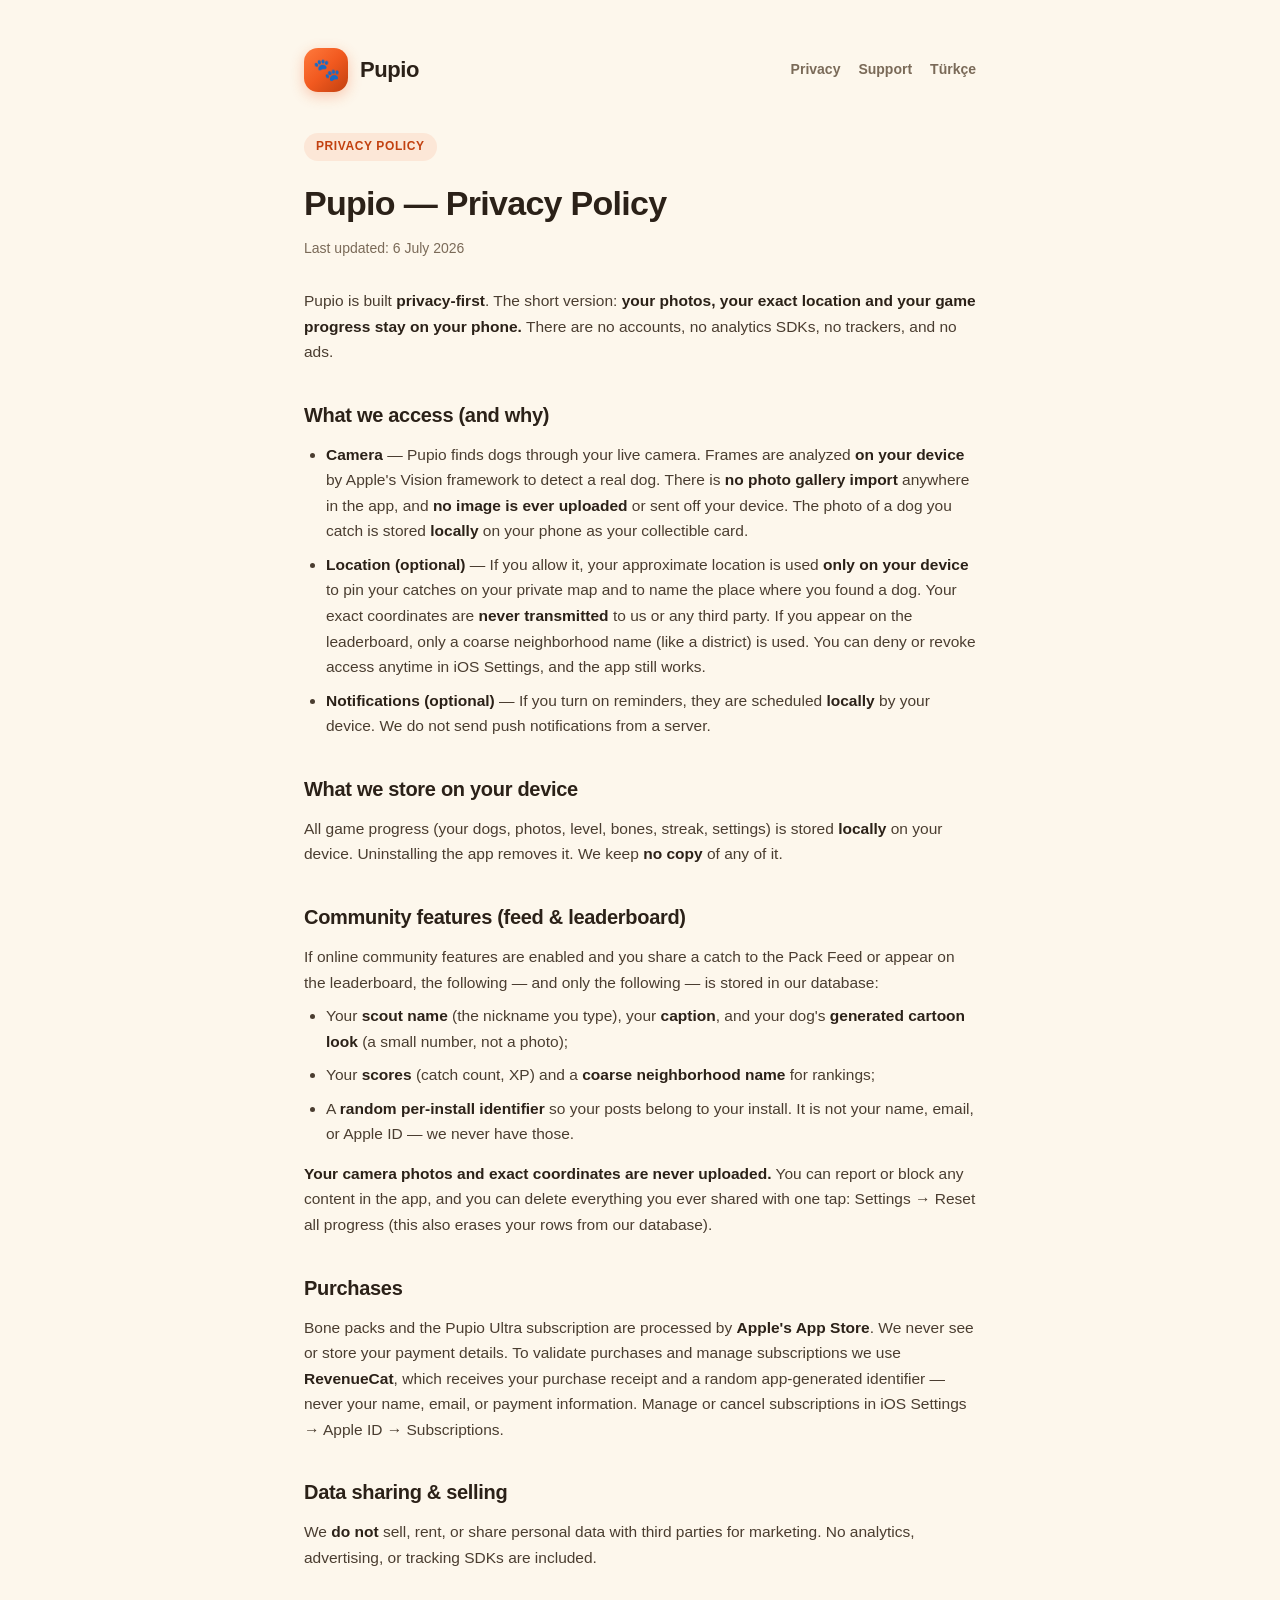
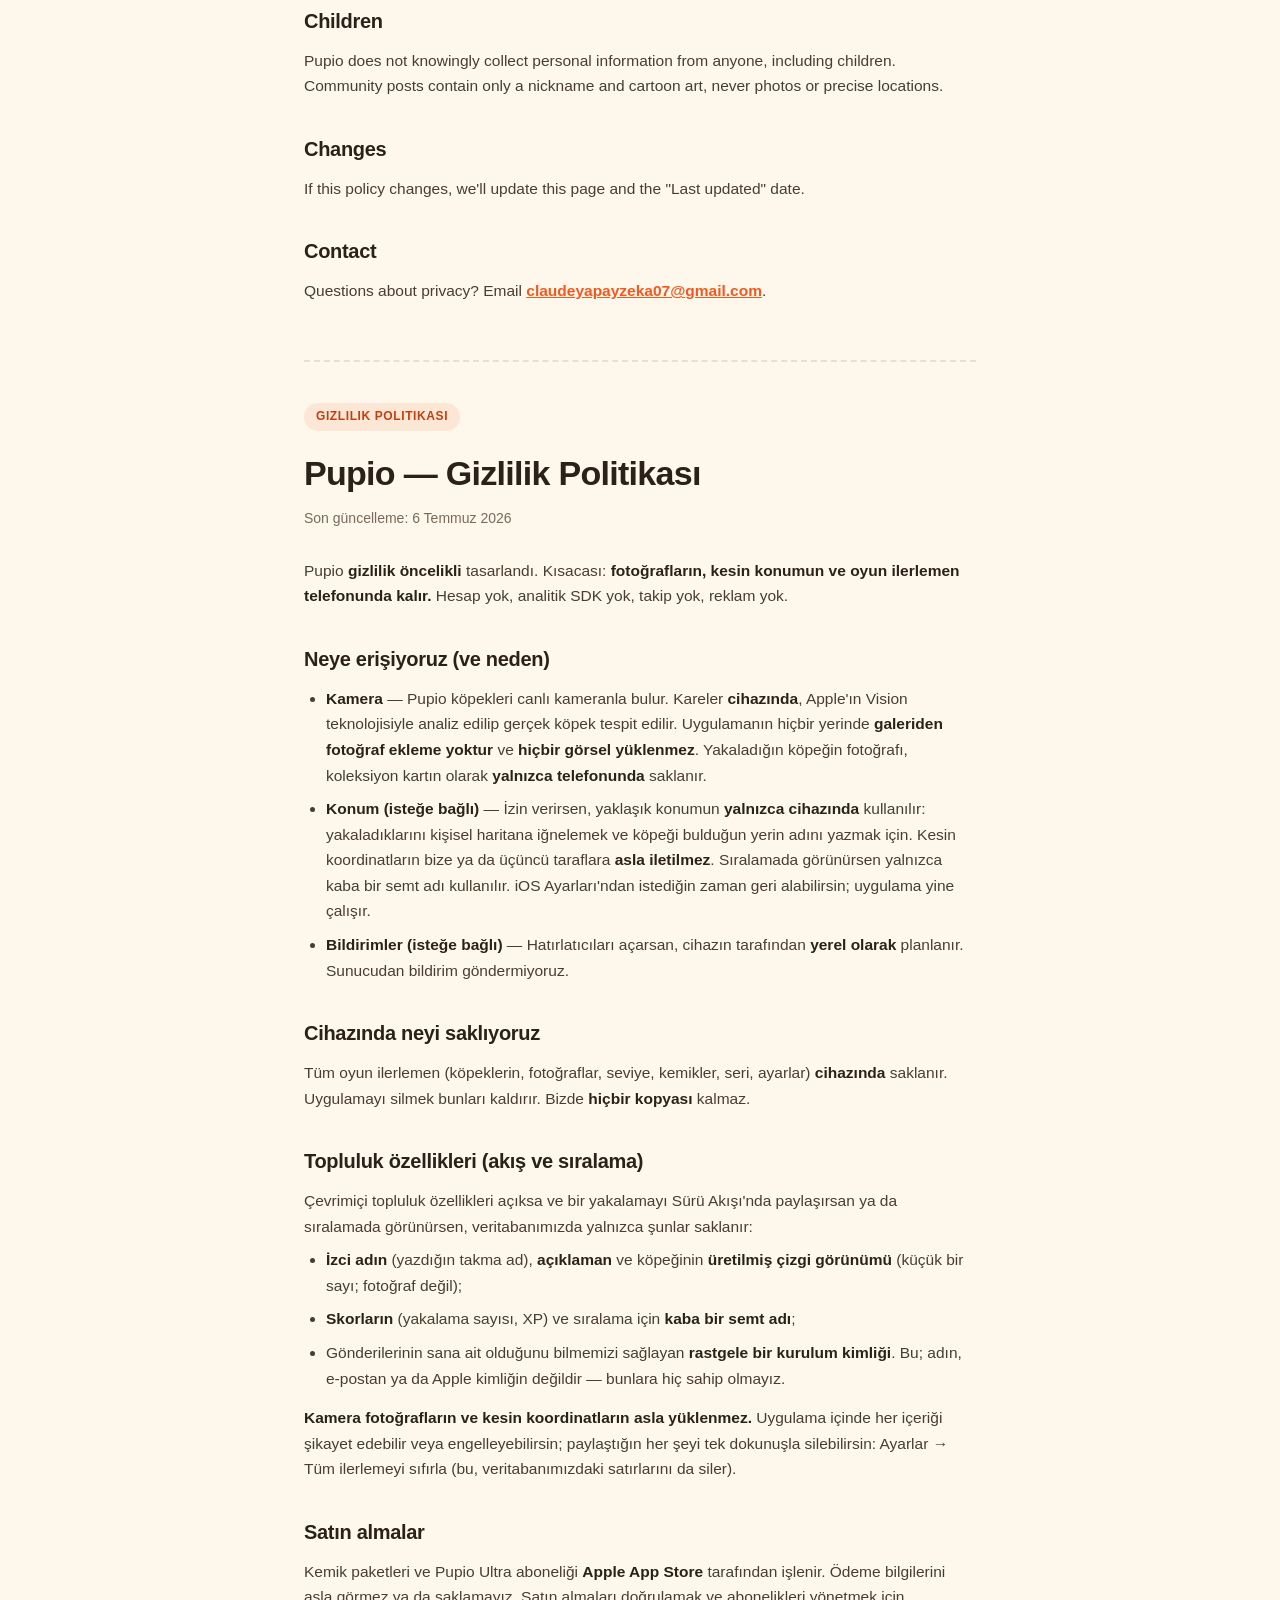
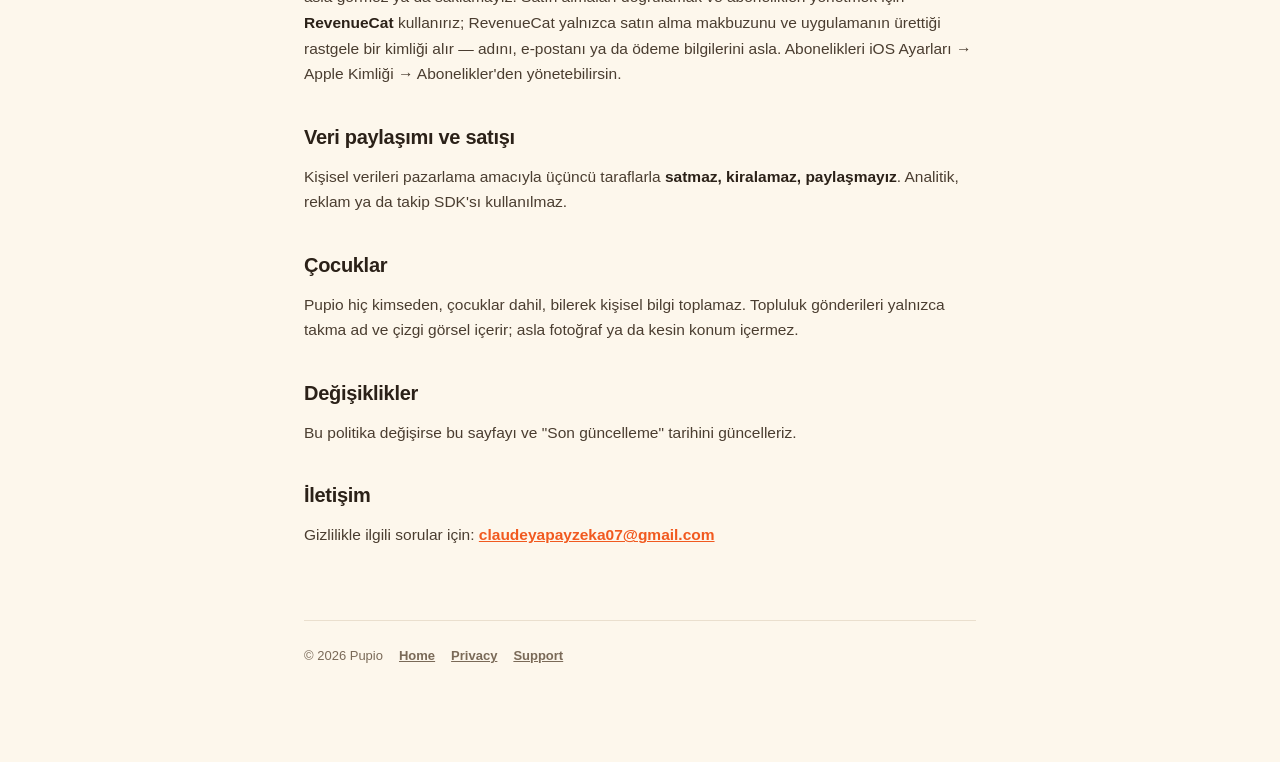
==== privacy.html @ 45e2b85f "Pupio legal & support site (privacy policy EN+TR, support, landing) Co-Authored-By: Claude Opus 4.8 " ====
<!DOCTYPE html>
<html lang="en">
<head>
<meta charset="utf-8">
<meta name="viewport" content="width=device-width, initial-scale=1">
<title>Pupio — Privacy Policy · Gizlilik Politikası</title>
<link rel="stylesheet" href="style.css">
</head>
<body>
<div class="wrap">
  <header class="site">
    <div class="paw">🐾</div>
    <a href="index.html"><span class="brand">Pupio</span></a>
    <nav class="top">
      <a href="privacy.html">Privacy</a>
      <a href="support.html">Support</a>
      <a href="#tr">Türkçe</a>
    </nav>
  </header>

  <span class="pill">Privacy Policy</span>
  <h1>Pupio — Privacy Policy</h1>
  <p class="updated">Last updated: 6 July 2026</p>

  <p>Pupio is built <strong>privacy-first</strong>. The short version: <strong>your photos, your exact location and your game progress stay on your phone.</strong> There are no accounts, no analytics SDKs, no trackers, and no ads.</p>

  <h2>What we access (and why)</h2>
  <ul>
    <li><strong>Camera</strong> — Pupio finds dogs through your live camera. Frames are analyzed <strong>on your device</strong> by Apple's Vision framework to detect a real dog. There is <strong>no photo gallery import</strong> anywhere in the app, and <strong>no image is ever uploaded</strong> or sent off your device. The photo of a dog you catch is stored <strong>locally</strong> on your phone as your collectible card.</li>
    <li><strong>Location (optional)</strong> — If you allow it, your approximate location is used <strong>only on your device</strong> to pin your catches on your private map and to name the place where you found a dog. Your exact coordinates are <strong>never transmitted</strong> to us or any third party. If you appear on the leaderboard, only a coarse neighborhood name (like a district) is used. You can deny or revoke access anytime in iOS Settings, and the app still works.</li>
    <li><strong>Notifications (optional)</strong> — If you turn on reminders, they are scheduled <strong>locally</strong> by your device. We do not send push notifications from a server.</li>
  </ul>

  <h2>What we store on your device</h2>
  <p>All game progress (your dogs, photos, level, bones, streak, settings) is stored <strong>locally</strong> on your device. Uninstalling the app removes it. We keep <strong>no copy</strong> of any of it.</p>

  <h2>Community features (feed &amp; leaderboard)</h2>
  <p>If online community features are enabled and you share a catch to the Pack Feed or appear on the leaderboard, the following — and only the following — is stored in our database:</p>
  <ul>
    <li>Your <strong>scout name</strong> (the nickname you type), your <strong>caption</strong>, and your dog's <strong>generated cartoon look</strong> (a small number, not a photo);</li>
    <li>Your <strong>scores</strong> (catch count, XP) and a <strong>coarse neighborhood name</strong> for rankings;</li>
    <li>A <strong>random per-install identifier</strong> so your posts belong to your install. It is not your name, email, or Apple ID — we never have those.</li>
  </ul>
  <p><strong>Your camera photos and exact coordinates are never uploaded.</strong> You can report or block any content in the app, and you can delete everything you ever shared with one tap: Settings → Reset all progress (this also erases your rows from our database).</p>

  <h2>Purchases</h2>
  <p>Bone packs and the Pupio Ultra subscription are processed by <strong>Apple's App Store</strong>. We never see or store your payment details. To validate purchases and manage subscriptions we use <strong>RevenueCat</strong>, which receives your purchase receipt and a random app-generated identifier — never your name, email, or payment information. Manage or cancel subscriptions in iOS Settings → Apple ID → Subscriptions.</p>

  <h2>Data sharing &amp; selling</h2>
  <p>We <strong>do not</strong> sell, rent, or share personal data with third parties for marketing. No analytics, advertising, or tracking SDKs are included.</p>

  <h2>Children</h2>
  <p>Pupio does not knowingly collect personal information from anyone, including children. Community posts contain only a nickname and cartoon art, never photos or precise locations.</p>

  <h2>Changes</h2>
  <p>If this policy changes, we'll update this page and the "Last updated" date.</p>

  <h2>Contact</h2>
  <p>Questions about privacy? Email <a href="mailto:claudeyapayzeka07@gmail.com">claudeyapayzeka07@gmail.com</a>.</p>

  <hr class="lang-divider" id="tr">

  <span class="pill">Gizlilik Politikası</span>
  <h1>Pupio — Gizlilik Politikası</h1>
  <p class="updated">Son güncelleme: 6 Temmuz 2026</p>

  <p>Pupio <strong>gizlilik öncelikli</strong> tasarlandı. Kısacası: <strong>fotoğrafların, kesin konumun ve oyun ilerlemen telefonunda kalır.</strong> Hesap yok, analitik SDK yok, takip yok, reklam yok.</p>

  <h2>Neye erişiyoruz (ve neden)</h2>
  <ul>
    <li><strong>Kamera</strong> — Pupio köpekleri canlı kameranla bulur. Kareler <strong>cihazında</strong>, Apple'ın Vision teknolojisiyle analiz edilip gerçek köpek tespit edilir. Uygulamanın hiçbir yerinde <strong>galeriden fotoğraf ekleme yoktur</strong> ve <strong>hiçbir görsel yüklenmez</strong>. Yakaladığın köpeğin fotoğrafı, koleksiyon kartın olarak <strong>yalnızca telefonunda</strong> saklanır.</li>
    <li><strong>Konum (isteğe bağlı)</strong> — İzin verirsen, yaklaşık konumun <strong>yalnızca cihazında</strong> kullanılır: yakaladıklarını kişisel haritana iğnelemek ve köpeği bulduğun yerin adını yazmak için. Kesin koordinatların bize ya da üçüncü taraflara <strong>asla iletilmez</strong>. Sıralamada görünürsen yalnızca kaba bir semt adı kullanılır. iOS Ayarları'ndan istediğin zaman geri alabilirsin; uygulama yine çalışır.</li>
    <li><strong>Bildirimler (isteğe bağlı)</strong> — Hatırlatıcıları açarsan, cihazın tarafından <strong>yerel olarak</strong> planlanır. Sunucudan bildirim göndermiyoruz.</li>
  </ul>

  <h2>Cihazında neyi saklıyoruz</h2>
  <p>Tüm oyun ilerlemen (köpeklerin, fotoğraflar, seviye, kemikler, seri, ayarlar) <strong>cihazında</strong> saklanır. Uygulamayı silmek bunları kaldırır. Bizde <strong>hiçbir kopyası</strong> kalmaz.</p>

  <h2>Topluluk özellikleri (akış ve sıralama)</h2>
  <p>Çevrimiçi topluluk özellikleri açıksa ve bir yakalamayı Sürü Akışı'nda paylaşırsan ya da sıralamada görünürsen, veritabanımızda yalnızca şunlar saklanır:</p>
  <ul>
    <li><strong>İzci adın</strong> (yazdığın takma ad), <strong>açıklaman</strong> ve köpeğinin <strong>üretilmiş çizgi görünümü</strong> (küçük bir sayı; fotoğraf değil);</li>
    <li><strong>Skorların</strong> (yakalama sayısı, XP) ve sıralama için <strong>kaba bir semt adı</strong>;</li>
    <li>Gönderilerinin sana ait olduğunu bilmemizi sağlayan <strong>rastgele bir kurulum kimliği</strong>. Bu; adın, e-postan ya da Apple kimliğin değildir — bunlara hiç sahip olmayız.</li>
  </ul>
  <p><strong>Kamera fotoğrafların ve kesin koordinatların asla yüklenmez.</strong> Uygulama içinde her içeriği şikayet edebilir veya engelleyebilirsin; paylaştığın her şeyi tek dokunuşla silebilirsin: Ayarlar → Tüm ilerlemeyi sıfırla (bu, veritabanımızdaki satırlarını da siler).</p>

  <h2>Satın almalar</h2>
  <p>Kemik paketleri ve Pupio Ultra aboneliği <strong>Apple App Store</strong> tarafından işlenir. Ödeme bilgilerini asla görmez ya da saklamayız. Satın almaları doğrulamak ve abonelikleri yönetmek için <strong>RevenueCat</strong> kullanırız; RevenueCat yalnızca satın alma makbuzunu ve uygulamanın ürettiği rastgele bir kimliği alır — adını, e-postanı ya da ödeme bilgilerini asla. Abonelikleri iOS Ayarları → Apple Kimliği → Abonelikler'den yönetebilirsin.</p>

  <h2>Veri paylaşımı ve satışı</h2>
  <p>Kişisel verileri pazarlama amacıyla üçüncü taraflarla <strong>satmaz, kiralamaz, paylaşmayız</strong>. Analitik, reklam ya da takip SDK'sı kullanılmaz.</p>

  <h2>Çocuklar</h2>
  <p>Pupio hiç kimseden, çocuklar dahil, bilerek kişisel bilgi toplamaz. Topluluk gönderileri yalnızca takma ad ve çizgi görsel içerir; asla fotoğraf ya da kesin konum içermez.</p>

  <h2>Değişiklikler</h2>
  <p>Bu politika değişirse bu sayfayı ve "Son güncelleme" tarihini güncelleriz.</p>

  <h2>İletişim</h2>
  <p>Gizlilikle ilgili sorular için: <a href="mailto:claudeyapayzeka07@gmail.com">claudeyapayzeka07@gmail.com</a></p>

  <footer class="site">
    <span>© 2026 Pupio</span>
    <a href="index.html">Home</a>
    <a href="privacy.html">Privacy</a>
    <a href="support.html">Support</a>
  </footer>
</div>
</body>
</html>
---- style.css ----
:root {
  --paper: #FDF7EC;
  --card: #FFFFFF;
  --ink: #2B2118;
  --muted: #7A6A58;
  --accent: #F1591F;
  --accent-deep: #C2400F;
  --border: #EADFCE;
}
* { margin: 0; padding: 0; box-sizing: border-box; }
body {
  background: var(--paper);
  color: var(--ink);
  font-family: -apple-system, BlinkMacSystemFont, "Segoe UI", Roboto, sans-serif;
  line-height: 1.65;
  -webkit-font-smoothing: antialiased;
}
.wrap { max-width: 720px; margin: 0 auto; padding: 48px 24px 96px; }
header.site { display: flex; align-items: center; gap: 12px; margin-bottom: 40px; }
.paw {
  width: 44px; height: 44px; border-radius: 14px;
  background: linear-gradient(135deg, #FF7A3D, var(--accent), var(--accent-deep));
  display: flex; align-items: center; justify-content: center;
  font-size: 22px; color: #fff;
  box-shadow: 0 4px 14px rgba(241, 89, 31, .3);
}
header.site a { text-decoration: none; }
.brand { font-size: 22px; font-weight: 800; letter-spacing: -0.4px; color: var(--ink); }
nav.top { margin-left: auto; display: flex; gap: 18px; }
nav.top a { color: var(--muted); text-decoration: none; font-weight: 600; font-size: 14px; }
nav.top a:hover { color: var(--accent); }
h1 { font-size: 34px; font-weight: 800; letter-spacing: -0.7px; margin-bottom: 6px; }
.updated { color: var(--muted); font-size: 14px; margin-bottom: 28px; }
h2 { font-size: 20px; font-weight: 800; letter-spacing: -0.3px; margin: 34px 0 10px; }
h3 { font-size: 16px; font-weight: 700; margin: 22px 0 6px; }
p, li { font-size: 15.5px; color: #4A3D30; }
ul { padding-left: 22px; margin: 8px 0 14px; }
li { margin-bottom: 8px; }
strong { color: var(--ink); }
a { color: var(--accent); font-weight: 600; }
.lang-divider {
  margin: 56px 0 40px; border: 0; border-top: 2px dashed var(--border);
}
.card {
  background: var(--card); border: 1px solid var(--border); border-radius: 18px;
  padding: 22px 24px; margin: 18px 0;
}
.pill {
  display: inline-block; background: rgba(241, 89, 31, .1); color: var(--accent-deep);
  font-size: 12px; font-weight: 800; letter-spacing: .6px; text-transform: uppercase;
  padding: 4px 12px; border-radius: 999px; margin-bottom: 14px;
}
footer.site { margin-top: 72px; padding-top: 24px; border-top: 1px solid var(--border);
  color: var(--muted); font-size: 13px; display: flex; gap: 16px; flex-wrap: wrap; }
footer.site a { color: var(--muted); }
.btn {
  display: inline-block; background: var(--accent); color: #fff; text-decoration: none;
  font-weight: 700; padding: 12px 22px; border-radius: 14px; margin-top: 8px;
  box-shadow: 0 4px 14px rgba(241, 89, 31, .3);
}
.btn:hover { background: var(--accent-deep); }
.grid { display: grid; grid-template-columns: 1fr 1fr; gap: 16px; margin-top: 24px; }
@media (max-width: 560px) { .grid { grid-template-columns: 1fr; } }
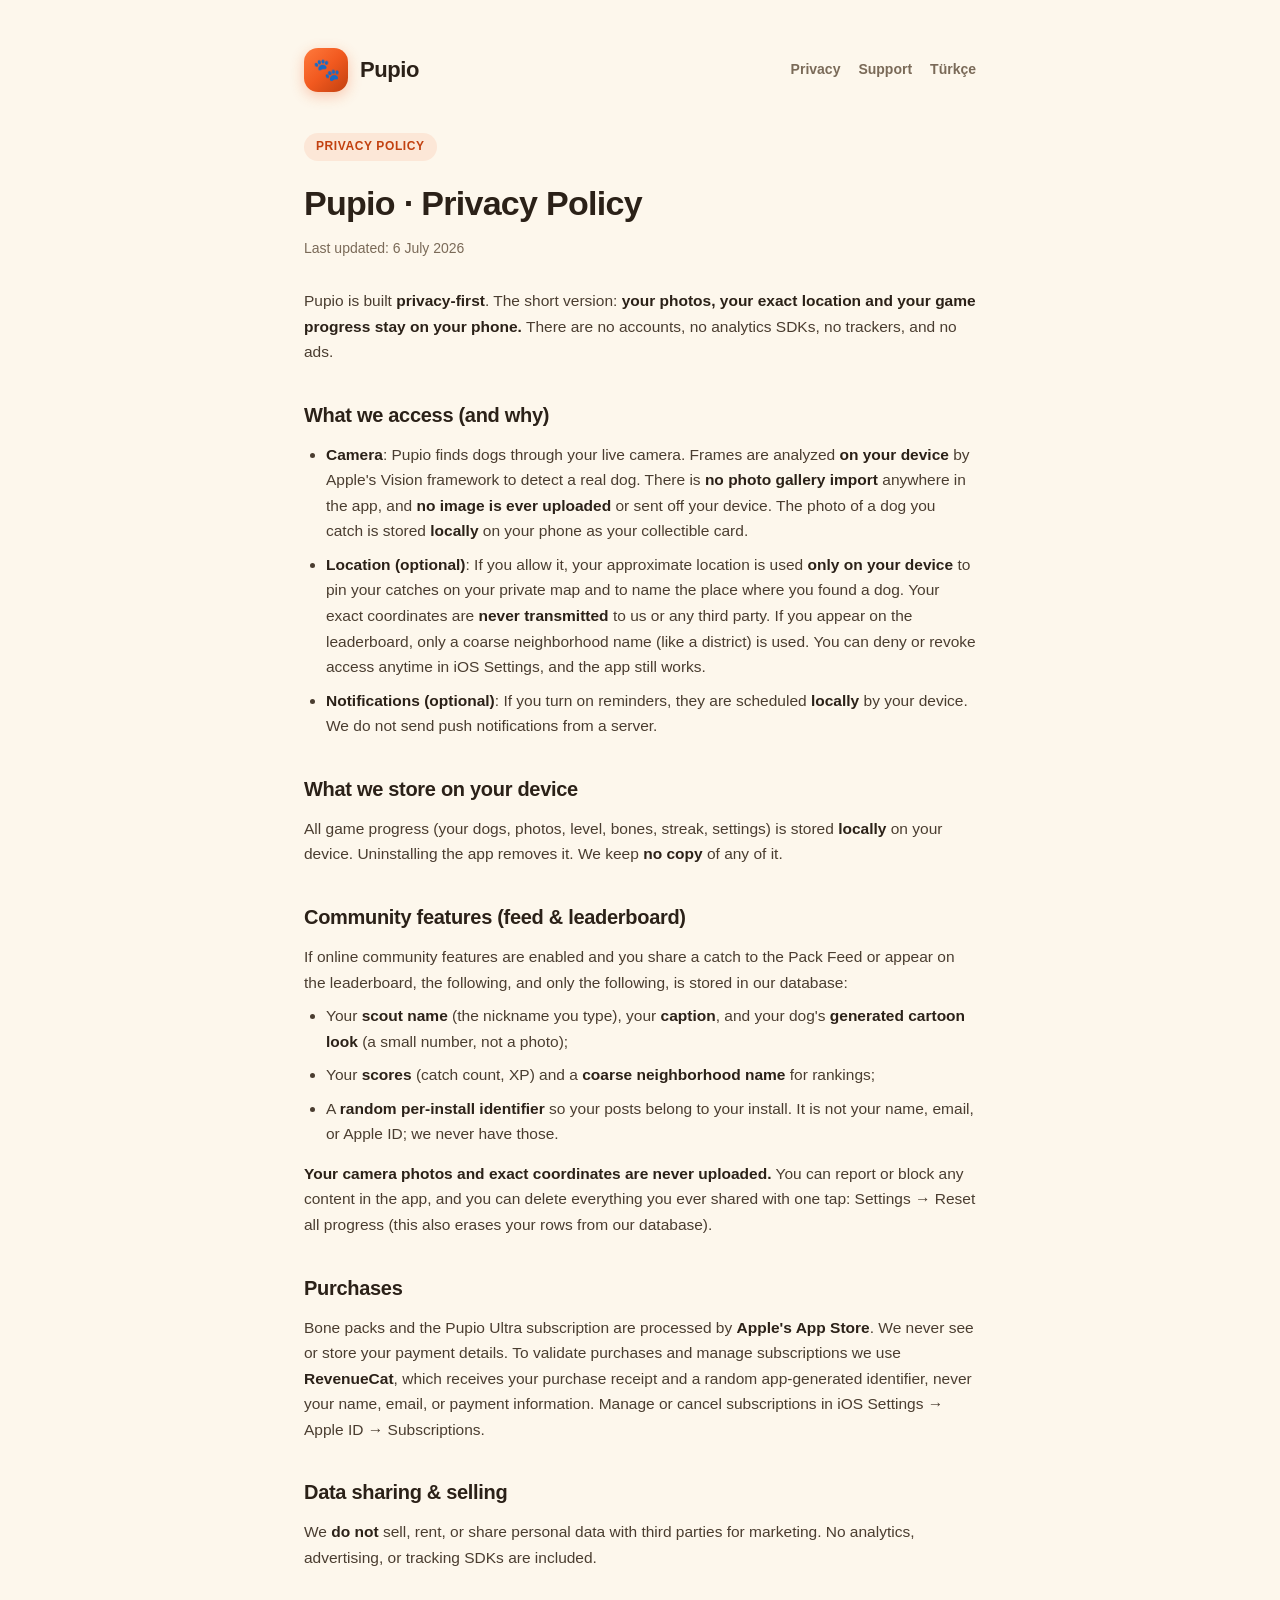
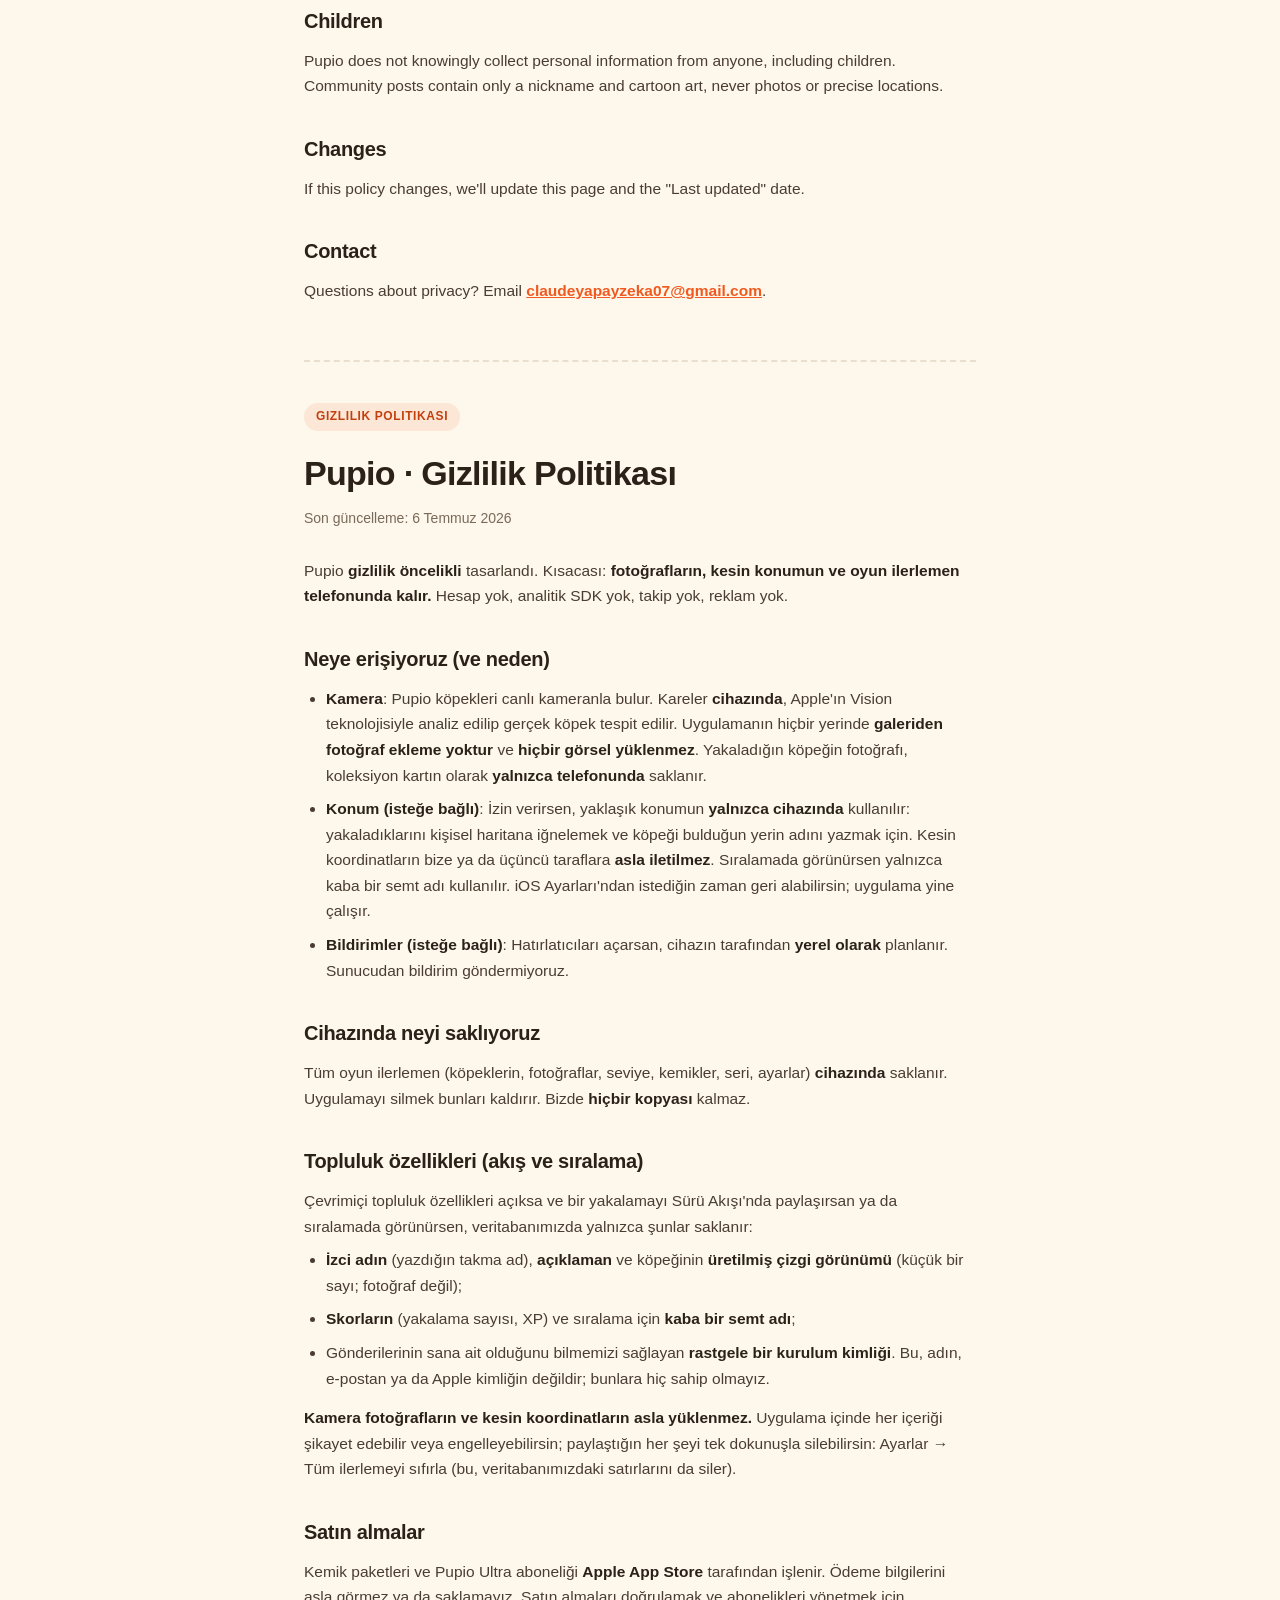
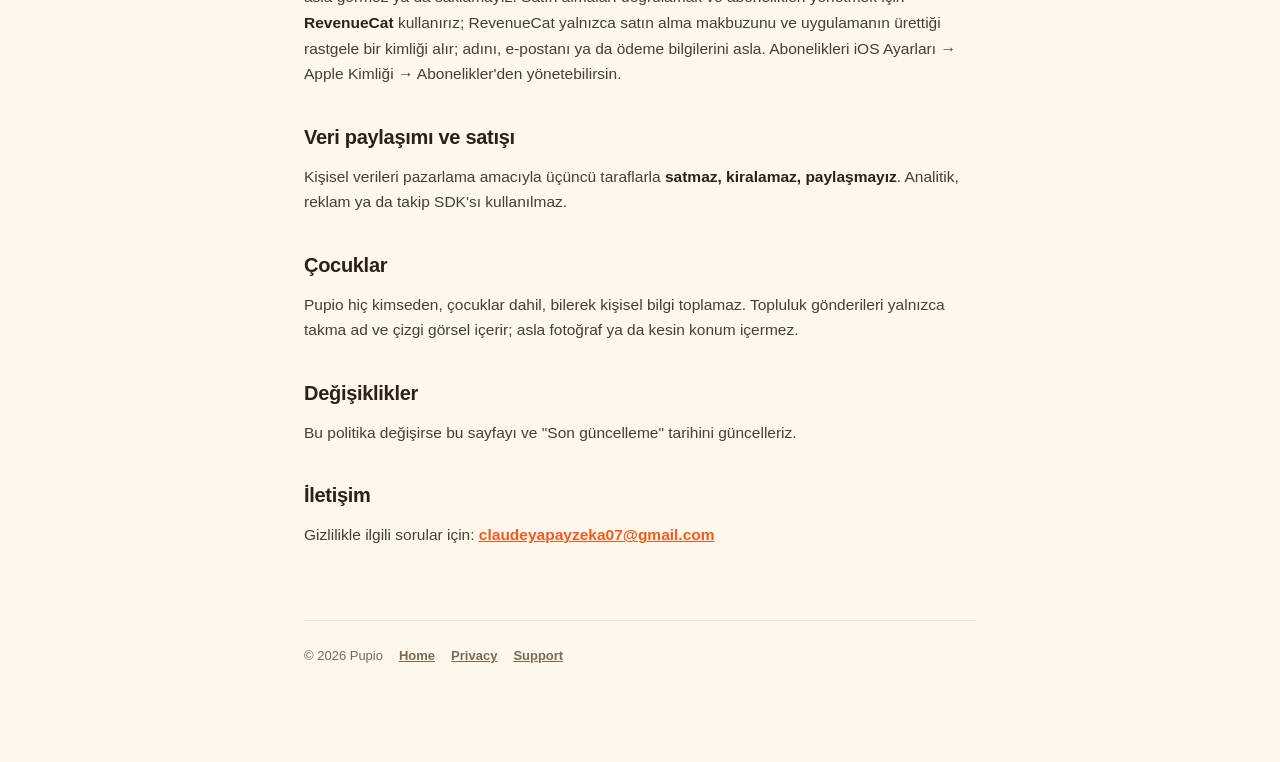
==== commit 2b6a652a: "Remove all em-dashes from copy; use colons and commas instead Co-Authored-By: Claude Opus 4.8 <norep" ====
--- a/privacy.html
+++ b/privacy.html
@@ -3,7 +3,7 @@
 <head>
 <meta charset="utf-8">
 <meta name="viewport" content="width=device-width, initial-scale=1">
-<title>Pupio — Privacy Policy · Gizlilik Politikası</title>
+<title>Pupio · Privacy Policy · Gizlilik Politikası</title>
 <link rel="stylesheet" href="style.css">
 </head>
 <body>
@@ -19,32 +19,32 @@
   </header>
 
   <span class="pill">Privacy Policy</span>
-  <h1>Pupio — Privacy Policy</h1>
+  <h1>Pupio · Privacy Policy</h1>
   <p class="updated">Last updated: 6 July 2026</p>
 
   <p>Pupio is built <strong>privacy-first</strong>. The short version: <strong>your photos, your exact location and your game progress stay on your phone.</strong> There are no accounts, no analytics SDKs, no trackers, and no ads.</p>
 
   <h2>What we access (and why)</h2>
   <ul>
-    <li><strong>Camera</strong> — Pupio finds dogs through your live camera. Frames are analyzed <strong>on your device</strong> by Apple's Vision framework to detect a real dog. There is <strong>no photo gallery import</strong> anywhere in the app, and <strong>no image is ever uploaded</strong> or sent off your device. The photo of a dog you catch is stored <strong>locally</strong> on your phone as your collectible card.</li>
-    <li><strong>Location (optional)</strong> — If you allow it, your approximate location is used <strong>only on your device</strong> to pin your catches on your private map and to name the place where you found a dog. Your exact coordinates are <strong>never transmitted</strong> to us or any third party. If you appear on the leaderboard, only a coarse neighborhood name (like a district) is used. You can deny or revoke access anytime in iOS Settings, and the app still works.</li>
-    <li><strong>Notifications (optional)</strong> — If you turn on reminders, they are scheduled <strong>locally</strong> by your device. We do not send push notifications from a server.</li>
+    <li><strong>Camera</strong>: Pupio finds dogs through your live camera. Frames are analyzed <strong>on your device</strong> by Apple's Vision framework to detect a real dog. There is <strong>no photo gallery import</strong> anywhere in the app, and <strong>no image is ever uploaded</strong> or sent off your device. The photo of a dog you catch is stored <strong>locally</strong> on your phone as your collectible card.</li>
+    <li><strong>Location (optional)</strong>: If you allow it, your approximate location is used <strong>only on your device</strong> to pin your catches on your private map and to name the place where you found a dog. Your exact coordinates are <strong>never transmitted</strong> to us or any third party. If you appear on the leaderboard, only a coarse neighborhood name (like a district) is used. You can deny or revoke access anytime in iOS Settings, and the app still works.</li>
+    <li><strong>Notifications (optional)</strong>: If you turn on reminders, they are scheduled <strong>locally</strong> by your device. We do not send push notifications from a server.</li>
   </ul>
 
   <h2>What we store on your device</h2>
   <p>All game progress (your dogs, photos, level, bones, streak, settings) is stored <strong>locally</strong> on your device. Uninstalling the app removes it. We keep <strong>no copy</strong> of any of it.</p>
 
   <h2>Community features (feed &amp; leaderboard)</h2>
-  <p>If online community features are enabled and you share a catch to the Pack Feed or appear on the leaderboard, the following — and only the following — is stored in our database:</p>
+  <p>If online community features are enabled and you share a catch to the Pack Feed or appear on the leaderboard, the following, and only the following, is stored in our database:</p>
   <ul>
     <li>Your <strong>scout name</strong> (the nickname you type), your <strong>caption</strong>, and your dog's <strong>generated cartoon look</strong> (a small number, not a photo);</li>
     <li>Your <strong>scores</strong> (catch count, XP) and a <strong>coarse neighborhood name</strong> for rankings;</li>
-    <li>A <strong>random per-install identifier</strong> so your posts belong to your install. It is not your name, email, or Apple ID — we never have those.</li>
+    <li>A <strong>random per-install identifier</strong> so your posts belong to your install. It is not your name, email, or Apple ID; we never have those.</li>
   </ul>
   <p><strong>Your camera photos and exact coordinates are never uploaded.</strong> You can report or block any content in the app, and you can delete everything you ever shared with one tap: Settings → Reset all progress (this also erases your rows from our database).</p>
 
   <h2>Purchases</h2>
-  <p>Bone packs and the Pupio Ultra subscription are processed by <strong>Apple's App Store</strong>. We never see or store your payment details. To validate purchases and manage subscriptions we use <strong>RevenueCat</strong>, which receives your purchase receipt and a random app-generated identifier — never your name, email, or payment information. Manage or cancel subscriptions in iOS Settings → Apple ID → Subscriptions.</p>
+  <p>Bone packs and the Pupio Ultra subscription are processed by <strong>Apple's App Store</strong>. We never see or store your payment details. To validate purchases and manage subscriptions we use <strong>RevenueCat</strong>, which receives your purchase receipt and a random app-generated identifier, never your name, email, or payment information. Manage or cancel subscriptions in iOS Settings → Apple ID → Subscriptions.</p>
 
   <h2>Data sharing &amp; selling</h2>
   <p>We <strong>do not</strong> sell, rent, or share personal data with third parties for marketing. No analytics, advertising, or tracking SDKs are included.</p>
@@ -61,16 +61,16 @@
   <hr class="lang-divider" id="tr">
 
   <span class="pill">Gizlilik Politikası</span>
-  <h1>Pupio — Gizlilik Politikası</h1>
+  <h1>Pupio · Gizlilik Politikası</h1>
   <p class="updated">Son güncelleme: 6 Temmuz 2026</p>
 
   <p>Pupio <strong>gizlilik öncelikli</strong> tasarlandı. Kısacası: <strong>fotoğrafların, kesin konumun ve oyun ilerlemen telefonunda kalır.</strong> Hesap yok, analitik SDK yok, takip yok, reklam yok.</p>
 
   <h2>Neye erişiyoruz (ve neden)</h2>
   <ul>
-    <li><strong>Kamera</strong> — Pupio köpekleri canlı kameranla bulur. Kareler <strong>cihazında</strong>, Apple'ın Vision teknolojisiyle analiz edilip gerçek köpek tespit edilir. Uygulamanın hiçbir yerinde <strong>galeriden fotoğraf ekleme yoktur</strong> ve <strong>hiçbir görsel yüklenmez</strong>. Yakaladığın köpeğin fotoğrafı, koleksiyon kartın olarak <strong>yalnızca telefonunda</strong> saklanır.</li>
-    <li><strong>Konum (isteğe bağlı)</strong> — İzin verirsen, yaklaşık konumun <strong>yalnızca cihazında</strong> kullanılır: yakaladıklarını kişisel haritana iğnelemek ve köpeği bulduğun yerin adını yazmak için. Kesin koordinatların bize ya da üçüncü taraflara <strong>asla iletilmez</strong>. Sıralamada görünürsen yalnızca kaba bir semt adı kullanılır. iOS Ayarları'ndan istediğin zaman geri alabilirsin; uygulama yine çalışır.</li>
-    <li><strong>Bildirimler (isteğe bağlı)</strong> — Hatırlatıcıları açarsan, cihazın tarafından <strong>yerel olarak</strong> planlanır. Sunucudan bildirim göndermiyoruz.</li>
+    <li><strong>Kamera</strong>: Pupio köpekleri canlı kameranla bulur. Kareler <strong>cihazında</strong>, Apple'ın Vision teknolojisiyle analiz edilip gerçek köpek tespit edilir. Uygulamanın hiçbir yerinde <strong>galeriden fotoğraf ekleme yoktur</strong> ve <strong>hiçbir görsel yüklenmez</strong>. Yakaladığın köpeğin fotoğrafı, koleksiyon kartın olarak <strong>yalnızca telefonunda</strong> saklanır.</li>
+    <li><strong>Konum (isteğe bağlı)</strong>: İzin verirsen, yaklaşık konumun <strong>yalnızca cihazında</strong> kullanılır: yakaladıklarını kişisel haritana iğnelemek ve köpeği bulduğun yerin adını yazmak için. Kesin koordinatların bize ya da üçüncü taraflara <strong>asla iletilmez</strong>. Sıralamada görünürsen yalnızca kaba bir semt adı kullanılır. iOS Ayarları'ndan istediğin zaman geri alabilirsin; uygulama yine çalışır.</li>
+    <li><strong>Bildirimler (isteğe bağlı)</strong>: Hatırlatıcıları açarsan, cihazın tarafından <strong>yerel olarak</strong> planlanır. Sunucudan bildirim göndermiyoruz.</li>
   </ul>
 
   <h2>Cihazında neyi saklıyoruz</h2>
@@ -81,12 +81,12 @@
   <ul>
     <li><strong>İzci adın</strong> (yazdığın takma ad), <strong>açıklaman</strong> ve köpeğinin <strong>üretilmiş çizgi görünümü</strong> (küçük bir sayı; fotoğraf değil);</li>
     <li><strong>Skorların</strong> (yakalama sayısı, XP) ve sıralama için <strong>kaba bir semt adı</strong>;</li>
-    <li>Gönderilerinin sana ait olduğunu bilmemizi sağlayan <strong>rastgele bir kurulum kimliği</strong>. Bu; adın, e-postan ya da Apple kimliğin değildir — bunlara hiç sahip olmayız.</li>
+    <li>Gönderilerinin sana ait olduğunu bilmemizi sağlayan <strong>rastgele bir kurulum kimliği</strong>. Bu, adın, e-postan ya da Apple kimliğin değildir; bunlara hiç sahip olmayız.</li>
   </ul>
   <p><strong>Kamera fotoğrafların ve kesin koordinatların asla yüklenmez.</strong> Uygulama içinde her içeriği şikayet edebilir veya engelleyebilirsin; paylaştığın her şeyi tek dokunuşla silebilirsin: Ayarlar → Tüm ilerlemeyi sıfırla (bu, veritabanımızdaki satırlarını da siler).</p>
 
   <h2>Satın almalar</h2>
-  <p>Kemik paketleri ve Pupio Ultra aboneliği <strong>Apple App Store</strong> tarafından işlenir. Ödeme bilgilerini asla görmez ya da saklamayız. Satın almaları doğrulamak ve abonelikleri yönetmek için <strong>RevenueCat</strong> kullanırız; RevenueCat yalnızca satın alma makbuzunu ve uygulamanın ürettiği rastgele bir kimliği alır — adını, e-postanı ya da ödeme bilgilerini asla. Abonelikleri iOS Ayarları → Apple Kimliği → Abonelikler'den yönetebilirsin.</p>
+  <p>Kemik paketleri ve Pupio Ultra aboneliği <strong>Apple App Store</strong> tarafından işlenir. Ödeme bilgilerini asla görmez ya da saklamayız. Satın almaları doğrulamak ve abonelikleri yönetmek için <strong>RevenueCat</strong> kullanırız; RevenueCat yalnızca satın alma makbuzunu ve uygulamanın ürettiği rastgele bir kimliği alır; adını, e-postanı ya da ödeme bilgilerini asla. Abonelikleri iOS Ayarları → Apple Kimliği → Abonelikler'den yönetebilirsin.</p>
 
   <h2>Veri paylaşımı ve satışı</h2>
   <p>Kişisel verileri pazarlama amacıyla üçüncü taraflarla <strong>satmaz, kiralamaz, paylaşmayız</strong>. Analitik, reklam ya da takip SDK'sı kullanılmaz.</p>
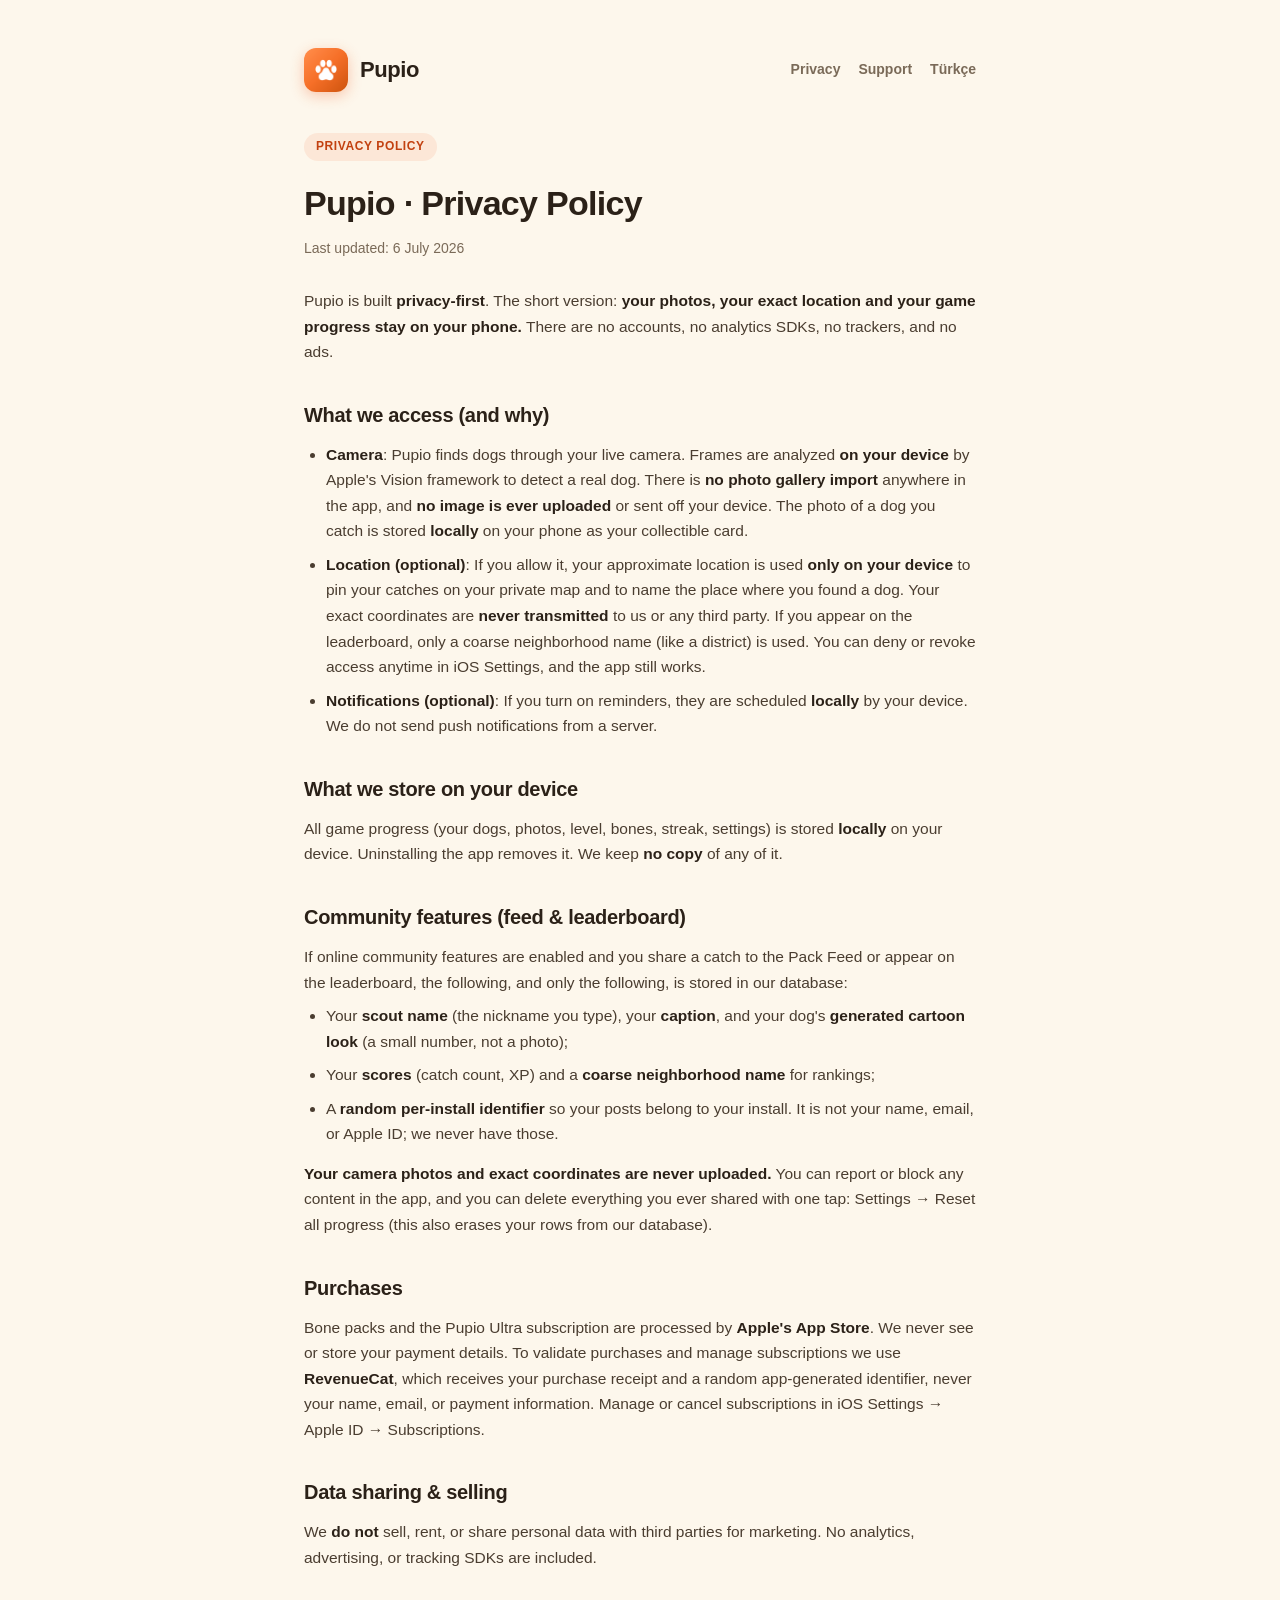
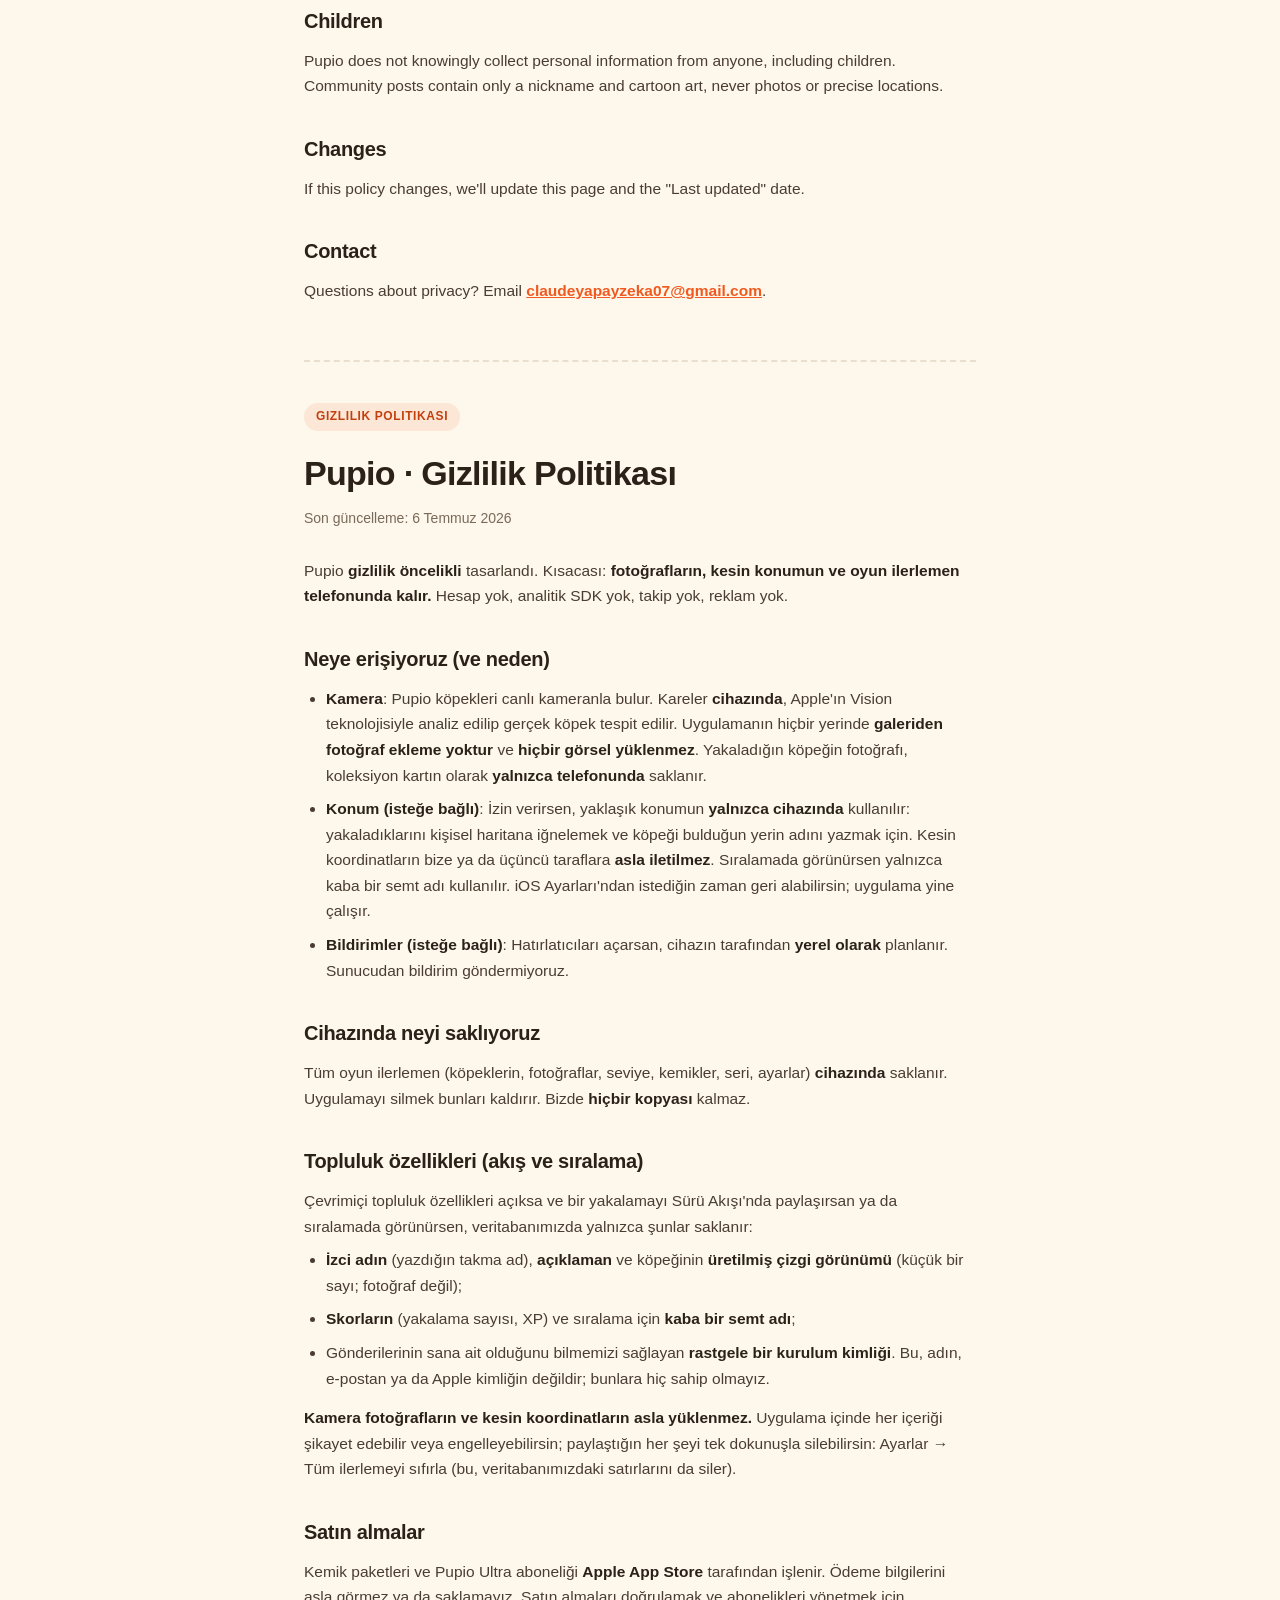
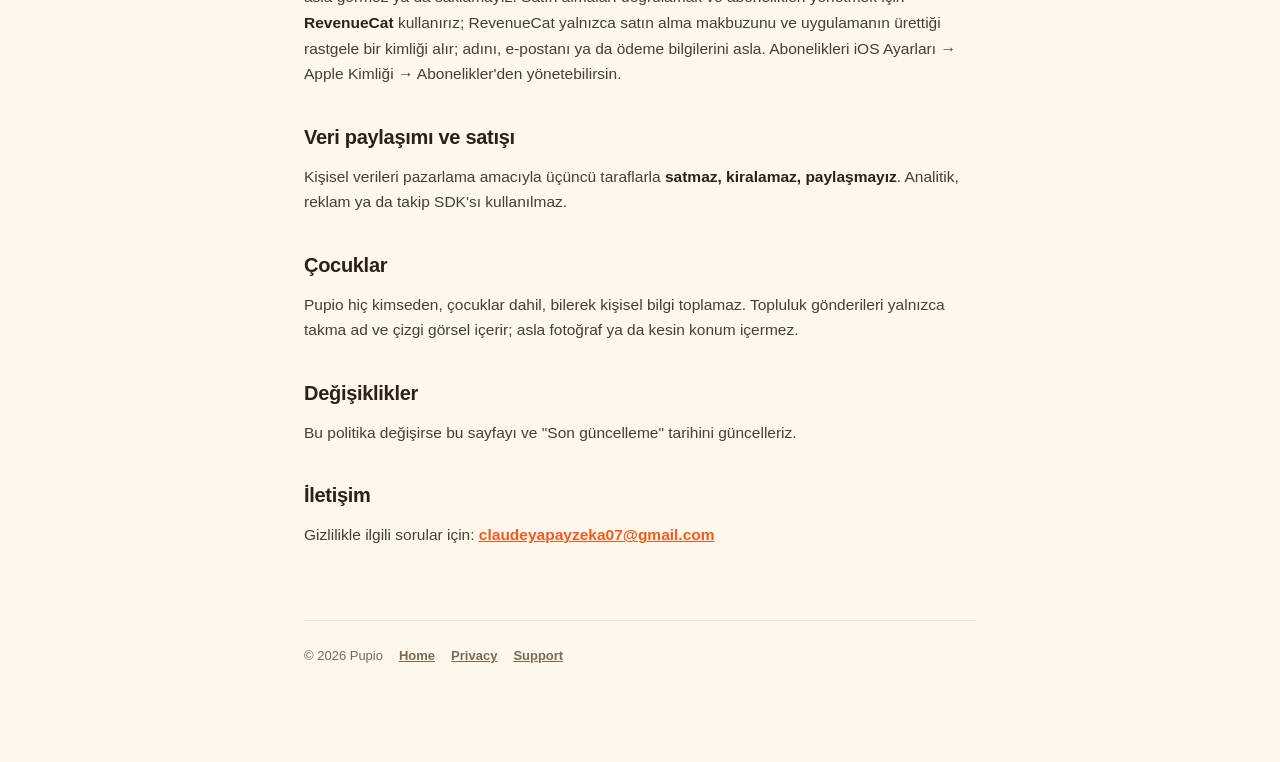
==== commit 5b8f9e69: "Use real Pupio app icon (paw) instead of emoji; add favicons Co-Authored-By: Claude Opus 4.8 <norepl" ====
--- a/privacy.html
+++ b/privacy.html
@@ -4,12 +4,14 @@
 <meta charset="utf-8">
 <meta name="viewport" content="width=device-width, initial-scale=1">
 <title>Pupio · Privacy Policy · Gizlilik Politikası</title>
+<link rel="icon" type="image/png" href="icon-192.png">
+<link rel="apple-touch-icon" href="icon-192.png">
 <link rel="stylesheet" href="style.css">
 </head>
 <body>
 <div class="wrap">
   <header class="site">
-    <div class="paw">🐾</div>
+    <img src="icon-192.png" alt="Pupio" class="paw">
     <a href="index.html"><span class="brand">Pupio</span></a>
     <nav class="top">
       <a href="privacy.html">Privacy</a>
--- a/style.css
+++ b/style.css
@@ -18,10 +18,8 @@
 .wrap { max-width: 720px; margin: 0 auto; padding: 48px 24px 96px; }
 header.site { display: flex; align-items: center; gap: 12px; margin-bottom: 40px; }
 .paw {
-  width: 44px; height: 44px; border-radius: 14px;
-  background: linear-gradient(135deg, #FF7A3D, var(--accent), var(--accent-deep));
-  display: flex; align-items: center; justify-content: center;
-  font-size: 22px; color: #fff;
+  width: 44px; height: 44px; border-radius: 12px;
+  object-fit: cover; display: block;
   box-shadow: 0 4px 14px rgba(241, 89, 31, .3);
 }
 header.site a { text-decoration: none; }
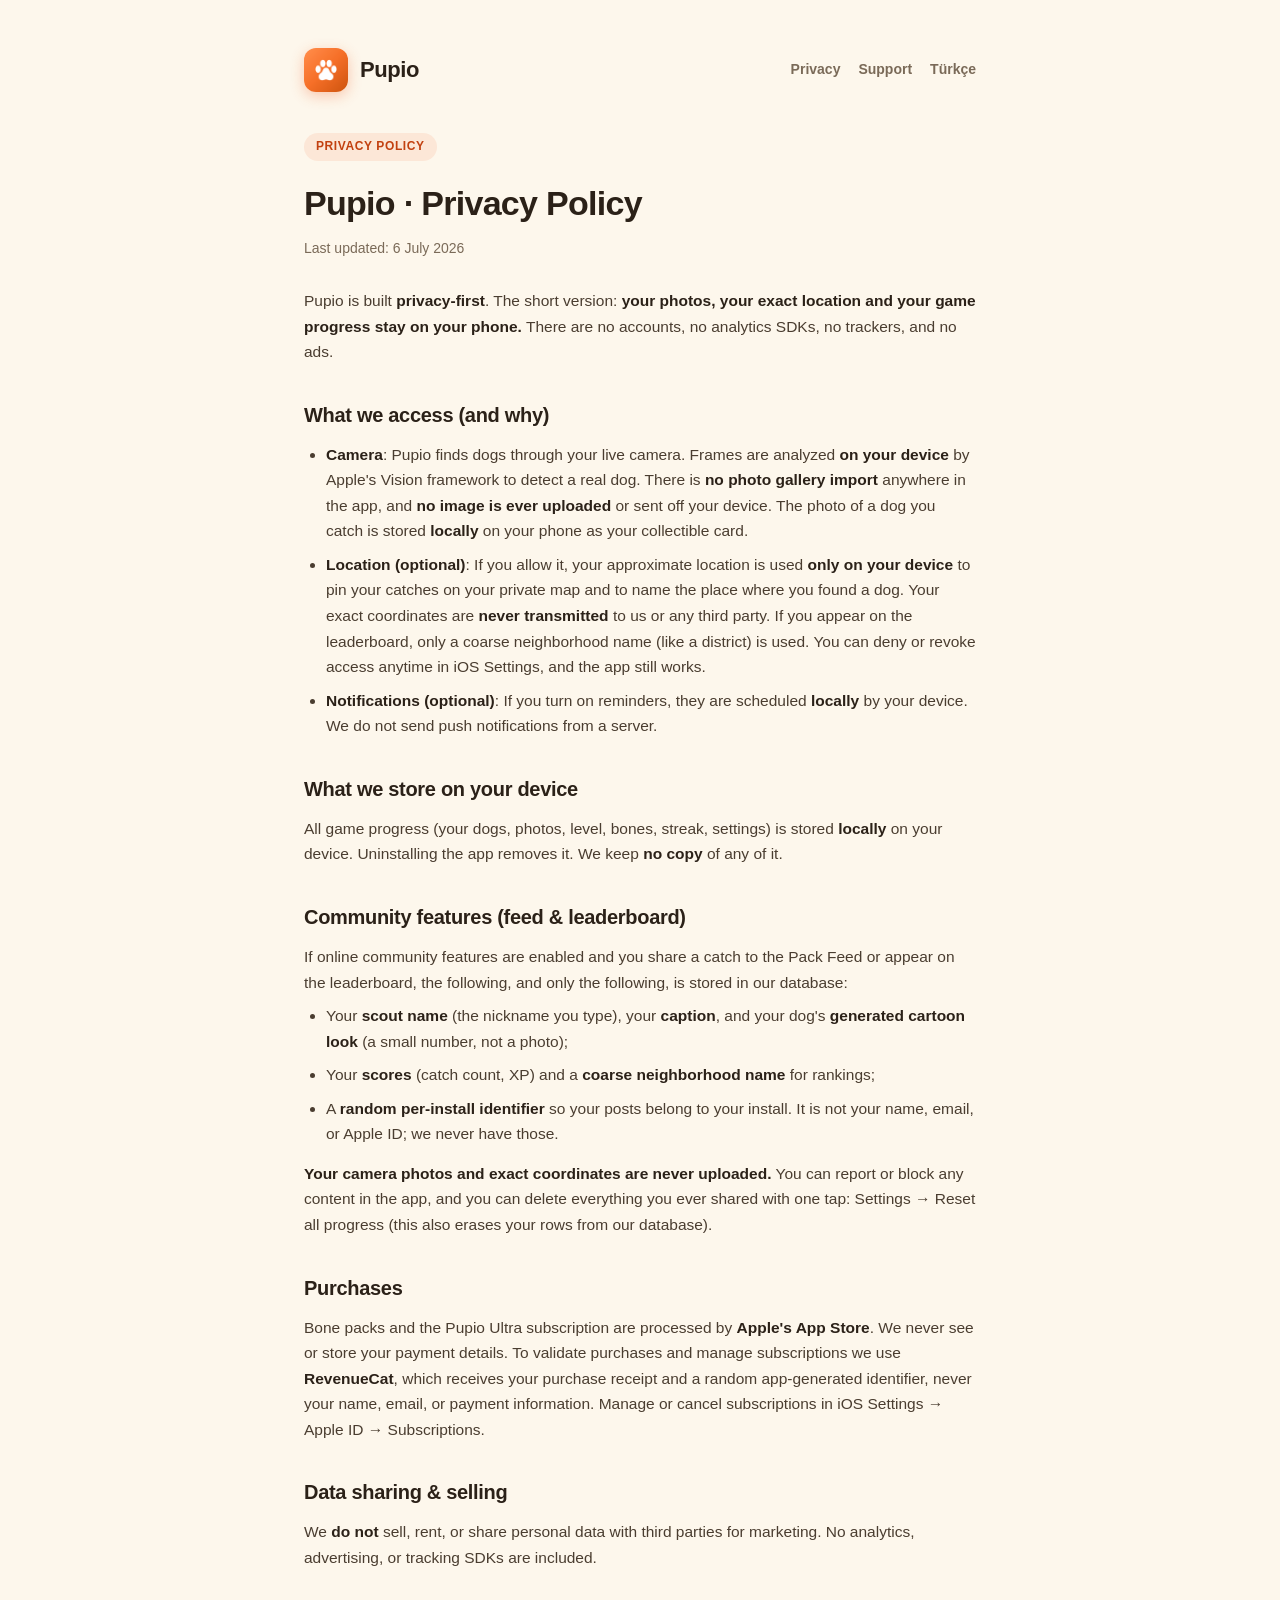
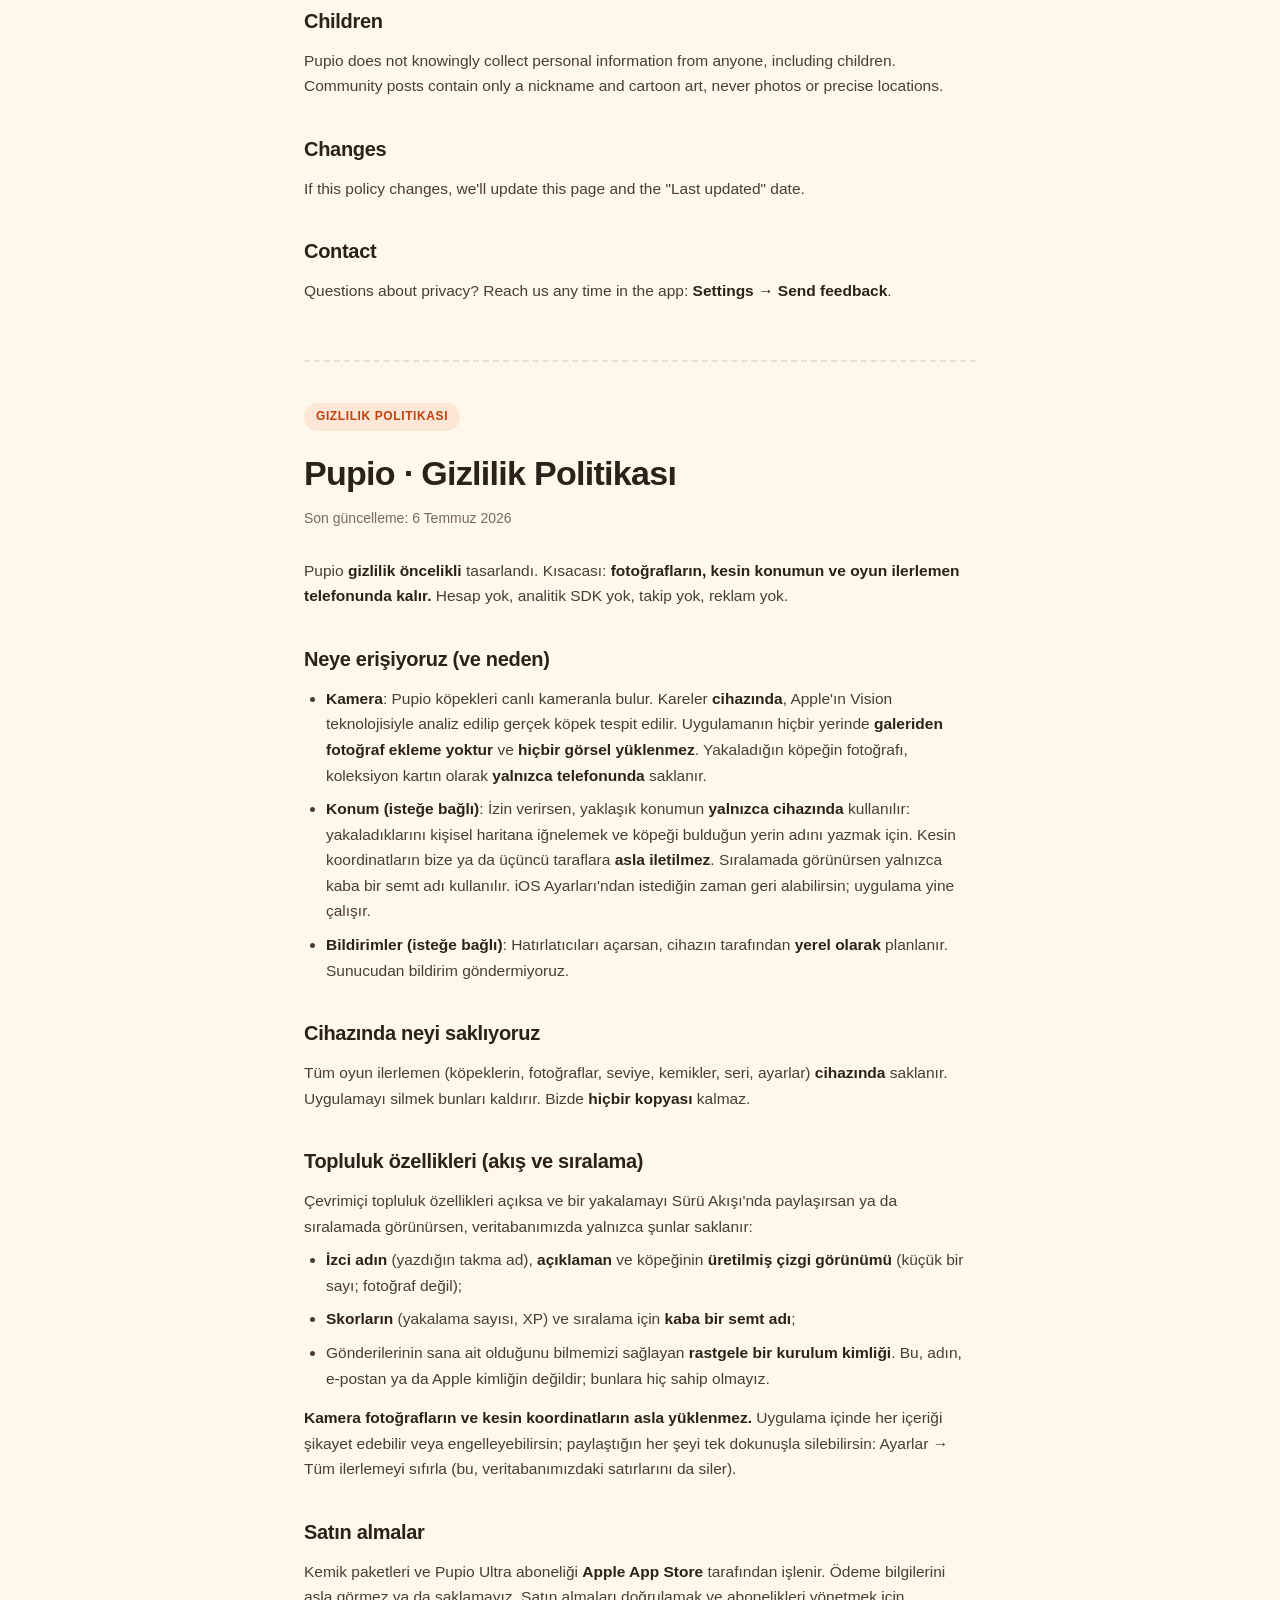
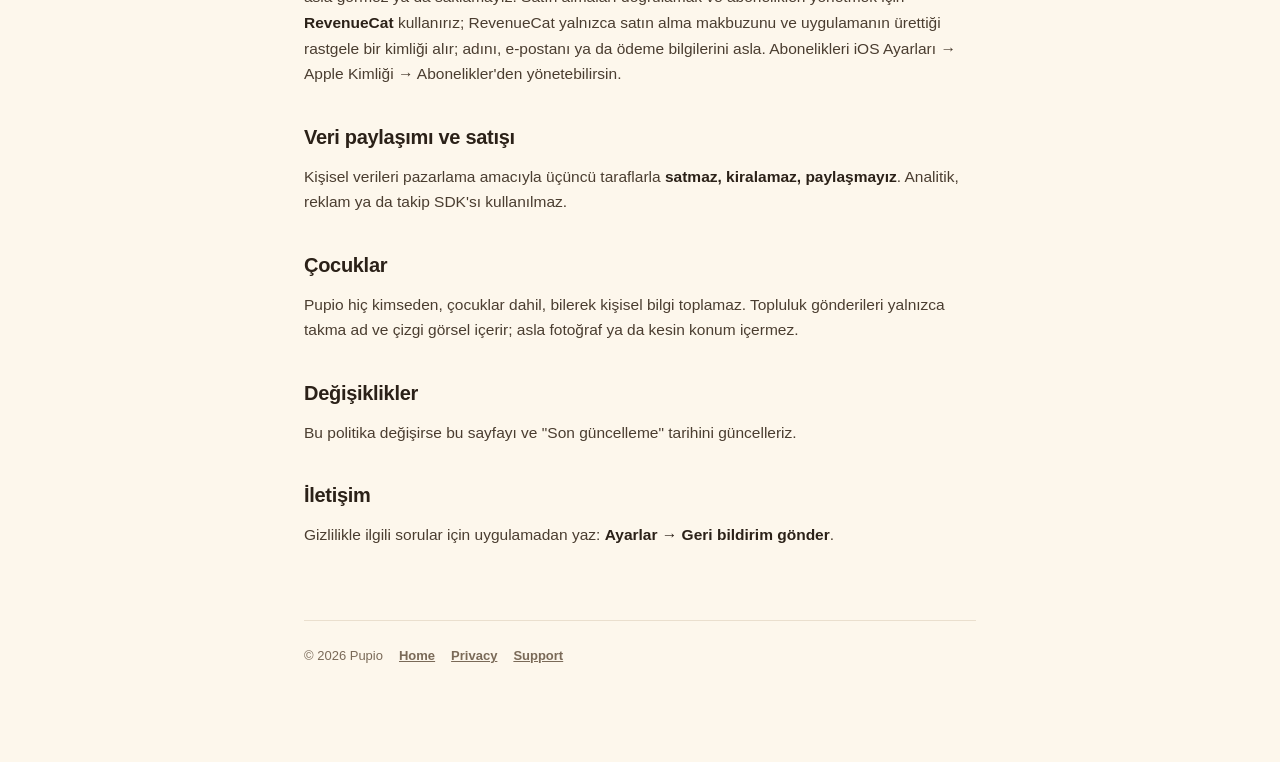
==== commit 94264660: "Remove personal email from privacy/support; route contact to in-app feedback Co-Authored-By: Claude " ====
--- a/privacy.html
+++ b/privacy.html
@@ -58,7 +58,7 @@
   <p>If this policy changes, we'll update this page and the "Last updated" date.</p>
 
   <h2>Contact</h2>
-  <p>Questions about privacy? Email <a href="mailto:claudeyapayzeka07@gmail.com">claudeyapayzeka07@gmail.com</a>.</p>
+  <p>Questions about privacy? Reach us any time in the app: <strong>Settings → Send feedback</strong>.</p>
 
   <hr class="lang-divider" id="tr">
 
@@ -100,7 +100,7 @@
   <p>Bu politika değişirse bu sayfayı ve "Son güncelleme" tarihini güncelleriz.</p>
 
   <h2>İletişim</h2>
-  <p>Gizlilikle ilgili sorular için: <a href="mailto:claudeyapayzeka07@gmail.com">claudeyapayzeka07@gmail.com</a></p>
+  <p>Gizlilikle ilgili sorular için uygulamadan yaz: <strong>Ayarlar → Geri bildirim gönder</strong>.</p>
 
   <footer class="site">
     <span>© 2026 Pupio</span>
